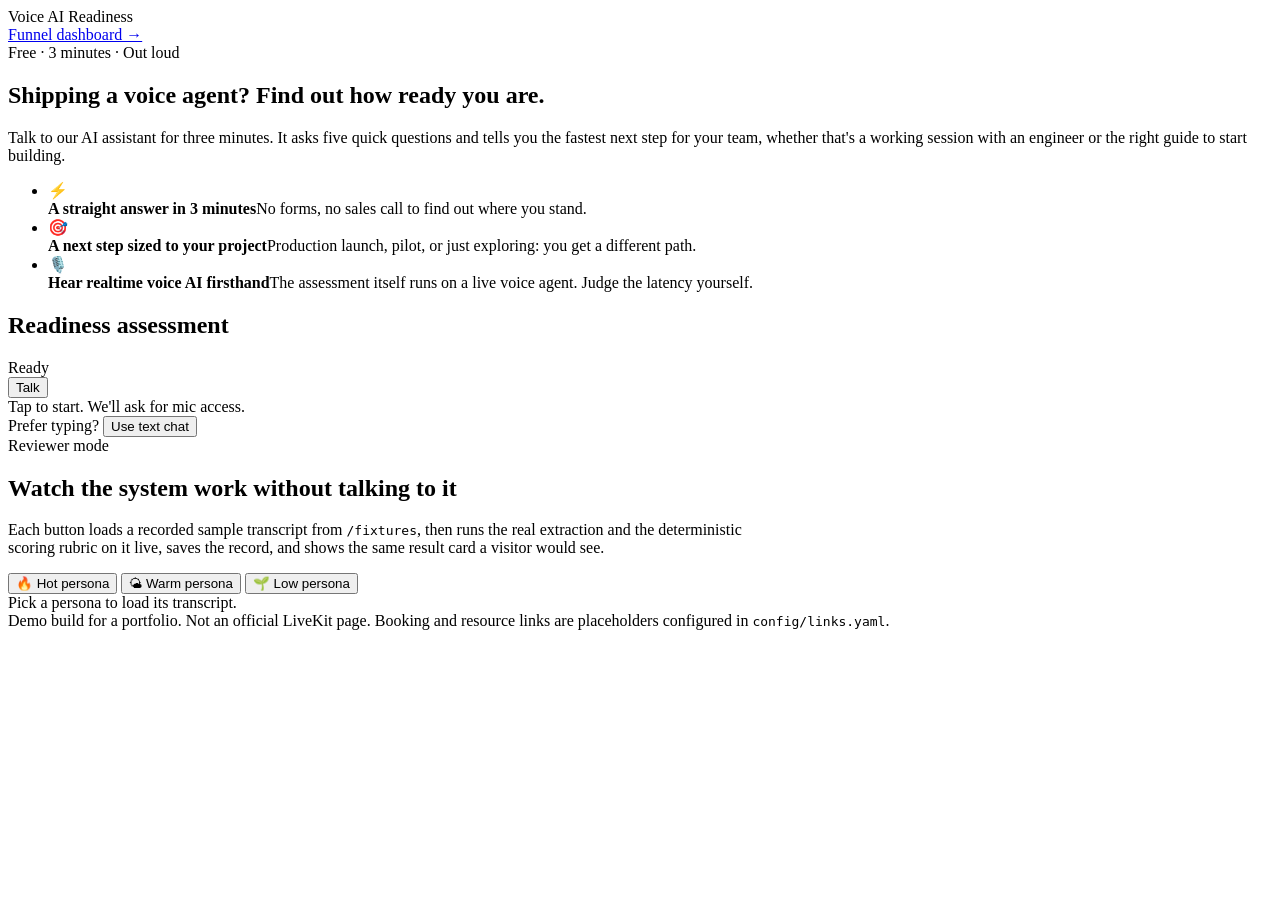
==== web/static/index.html @ 8478b157 "Voice Lead Qualifier: LiveKit voice SDR with scoring, routing, attribution LiveKit Agents worker qua" ====
<!doctype html>
<html lang="en">
<head>
  <meta charset="utf-8">
  <meta name="viewport" content="width=device-width, initial-scale=1">
  <title>Voice AI Readiness Assessment</title>
  <link rel="stylesheet" href="/static/styles.css">
</head>
<body>
  <div class="wrap">
    <nav class="nav">
      <div class="brand"><span class="brand-mark"></span>Voice AI Readiness</div>
      <a href="/dashboard">Funnel dashboard →</a>
    </nav>

    <section class="hero">
      <div>
        <div class="eyebrow">Free · 3 minutes · Out loud</div>
        <h1>Shipping a voice agent? Find out how ready you are.</h1>
        <p class="lede">Talk to our AI assistant for three minutes. It asks five quick questions and tells you the fastest next step for your team, whether that's a working session with an engineer or the right guide to start building.</p>
        <ul class="bullets">
          <li><span class="ic">⚡</span><div><b>A straight answer in 3 minutes</b><span>No forms, no sales call to find out where you stand.</span></div></li>
          <li><span class="ic">🎯</span><div><b>A next step sized to your project</b><span>Production launch, pilot, or just exploring: you get a different path.</span></div></li>
          <li><span class="ic">🎙️</span><div><b>Hear realtime voice AI firsthand</b><span>The assessment itself runs on a live voice agent. Judge the latency yourself.</span></div></li>
        </ul>
        <span class="chip" id="utm-chip"></span>
      </div>

      <div class="card widget" id="widget">
        <div class="widget-head">
          <h2>Readiness assessment</h2>
          <span class="status"><span class="dot" id="dot"></span><span id="status-text">Ready</span></span>
        </div>

        <div id="view-idle" class="idle">
          <button class="orb" id="talk-btn">Talk</button>
          <div class="small">Tap to start. We'll ask for mic access.</div>
          <div id="voice-note" class="note" hidden>
            <b>Voice not configured.</b> LiveKit keys are missing from <code>.env</code>, so the live voice agent is off. The text chat and reviewer mode below still run the full scoring and routing.
          </div>
          <div class="small">Prefer typing? <button class="linkbtn" id="text-btn">Use text chat</button></div>
        </div>

        <div id="view-live" hidden style="flex:1;display:flex;flex-direction:column">
          <div class="transcript" id="transcript" aria-live="polite"></div>
          <form class="chat-form" id="chat-form" hidden>
            <input id="chat-input" autocomplete="off" placeholder="Type your answer…" aria-label="Your answer">
            <button class="btn primary" type="submit">Send</button>
          </form>
          <div class="controls" id="voice-controls" hidden>
            <button class="btn" id="mute-btn">Mute</button>
            <button class="btn danger" id="end-btn">End call</button>
          </div>
        </div>

        <div id="view-result" hidden></div>
      </div>
    </section>

    <section class="section" id="reviewer">
      <div class="eyebrow">Reviewer mode</div>
      <h2>Watch the system work without talking to it</h2>
      <p class="small" style="max-width:46em">Each button loads a recorded sample transcript from <code>/fixtures</code>, then runs the real extraction and the deterministic scoring rubric on it live, saves the record, and shows the same result card a visitor would see.</p>
      <div class="persona-btns">
        <button class="btn" data-persona="hot">🔥 Hot persona</button>
        <button class="btn" data-persona="warm">🌤 Warm persona</button>
        <button class="btn" data-persona="low">🌱 Low persona</button>
      </div>
      <div class="reviewer-grid">
        <div id="sample-transcript"><div class="empty">Pick a persona to load its transcript.</div></div>
        <div id="sample-result"></div>
      </div>
    </section>

    <footer>Demo build for a portfolio. Not an official LiveKit page. Booking and resource links are placeholders configured in <code>config/links.yaml</code>.</footer>
  </div>

  <script src="/static/vendor/livekit-client.umd.js"></script>
  <script src="/static/result.js"></script>
  <script src="/static/app.js"></script>
</body>
</html>
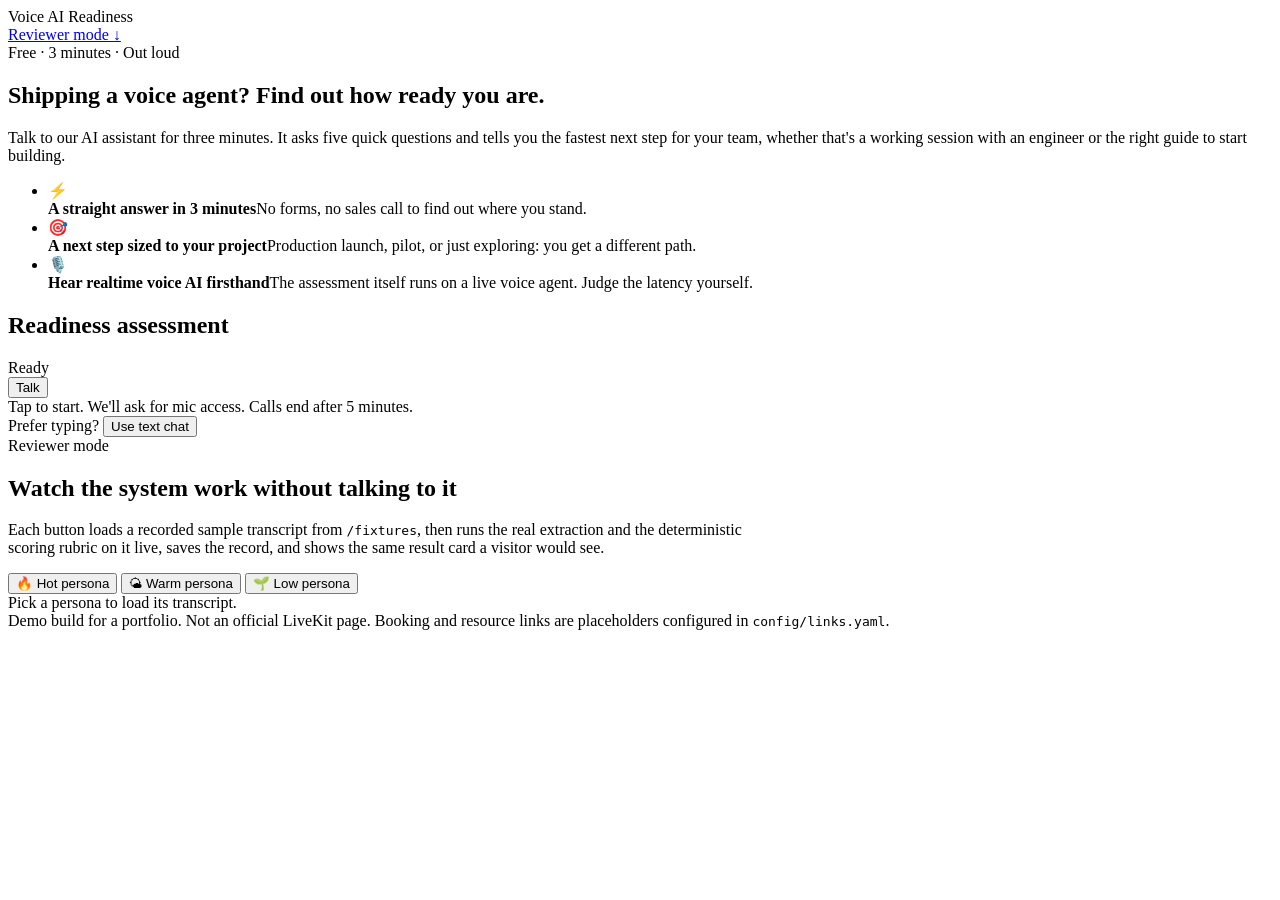
==== commit db05657c: "Add Fly.io deploy, cost guardrails, and token-protected dashboard - Dockerfile + fly.toml + start.sh" ====
--- a/web/static/index.html
+++ b/web/static/index.html
@@ -10,7 +10,7 @@
   <div class="wrap">
     <nav class="nav">
       <div class="brand"><span class="brand-mark"></span>Voice AI Readiness</div>
-      <a href="/dashboard">Funnel dashboard →</a>
+      <a href="#reviewer">Reviewer mode ↓</a>
     </nav>
 
     <section class="hero">
@@ -34,10 +34,11 @@
 
         <div id="view-idle" class="idle">
           <button class="orb" id="talk-btn">Talk</button>
-          <div class="small">Tap to start. We'll ask for mic access.</div>
+          <div class="small">Tap to start. We'll ask for mic access. Calls end after <span id="max-min">5</span> minutes.</div>
           <div id="voice-note" class="note" hidden>
             <b>Voice not configured.</b> LiveKit keys are missing from <code>.env</code>, so the live voice agent is off. The text chat and reviewer mode below still run the full scoring and routing.
           </div>
+          <div id="limit-note" class="note" hidden></div>
           <div class="small">Prefer typing? <button class="linkbtn" id="text-btn">Use text chat</button></div>
         </div>
 
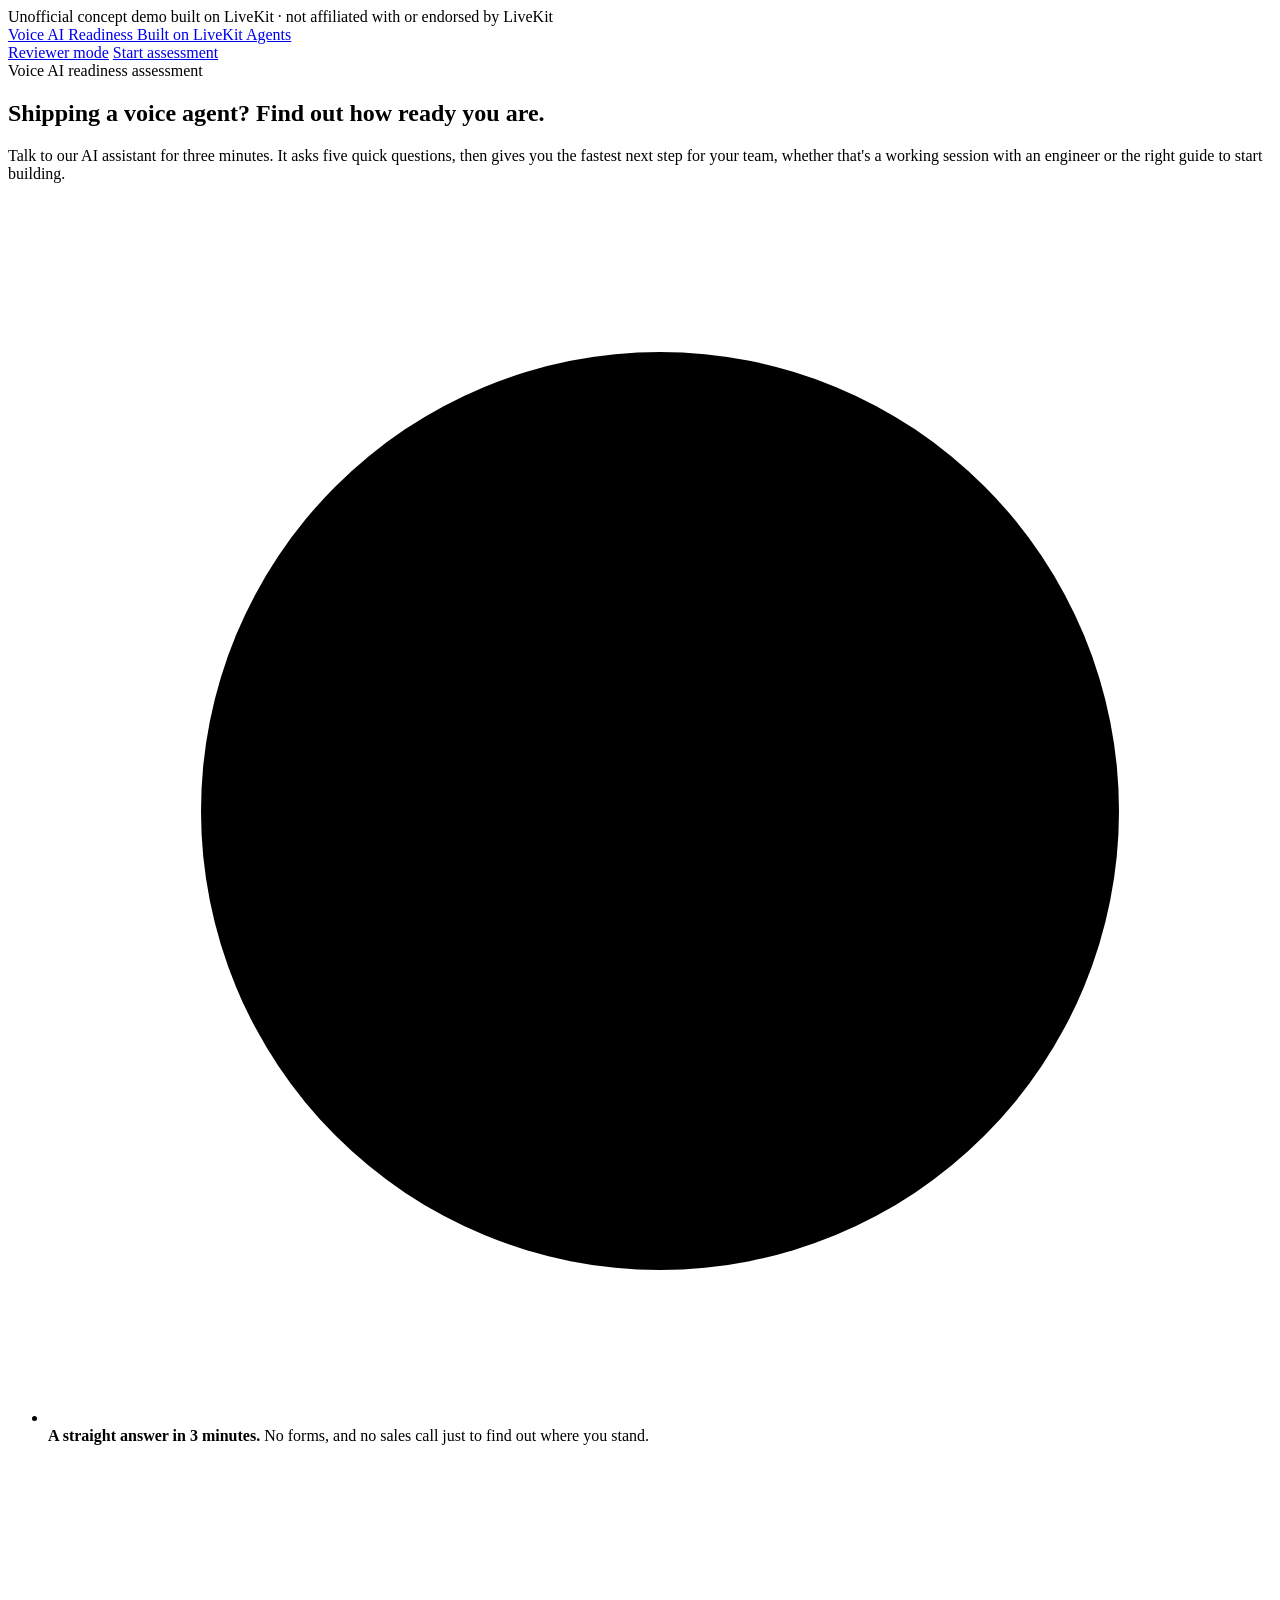
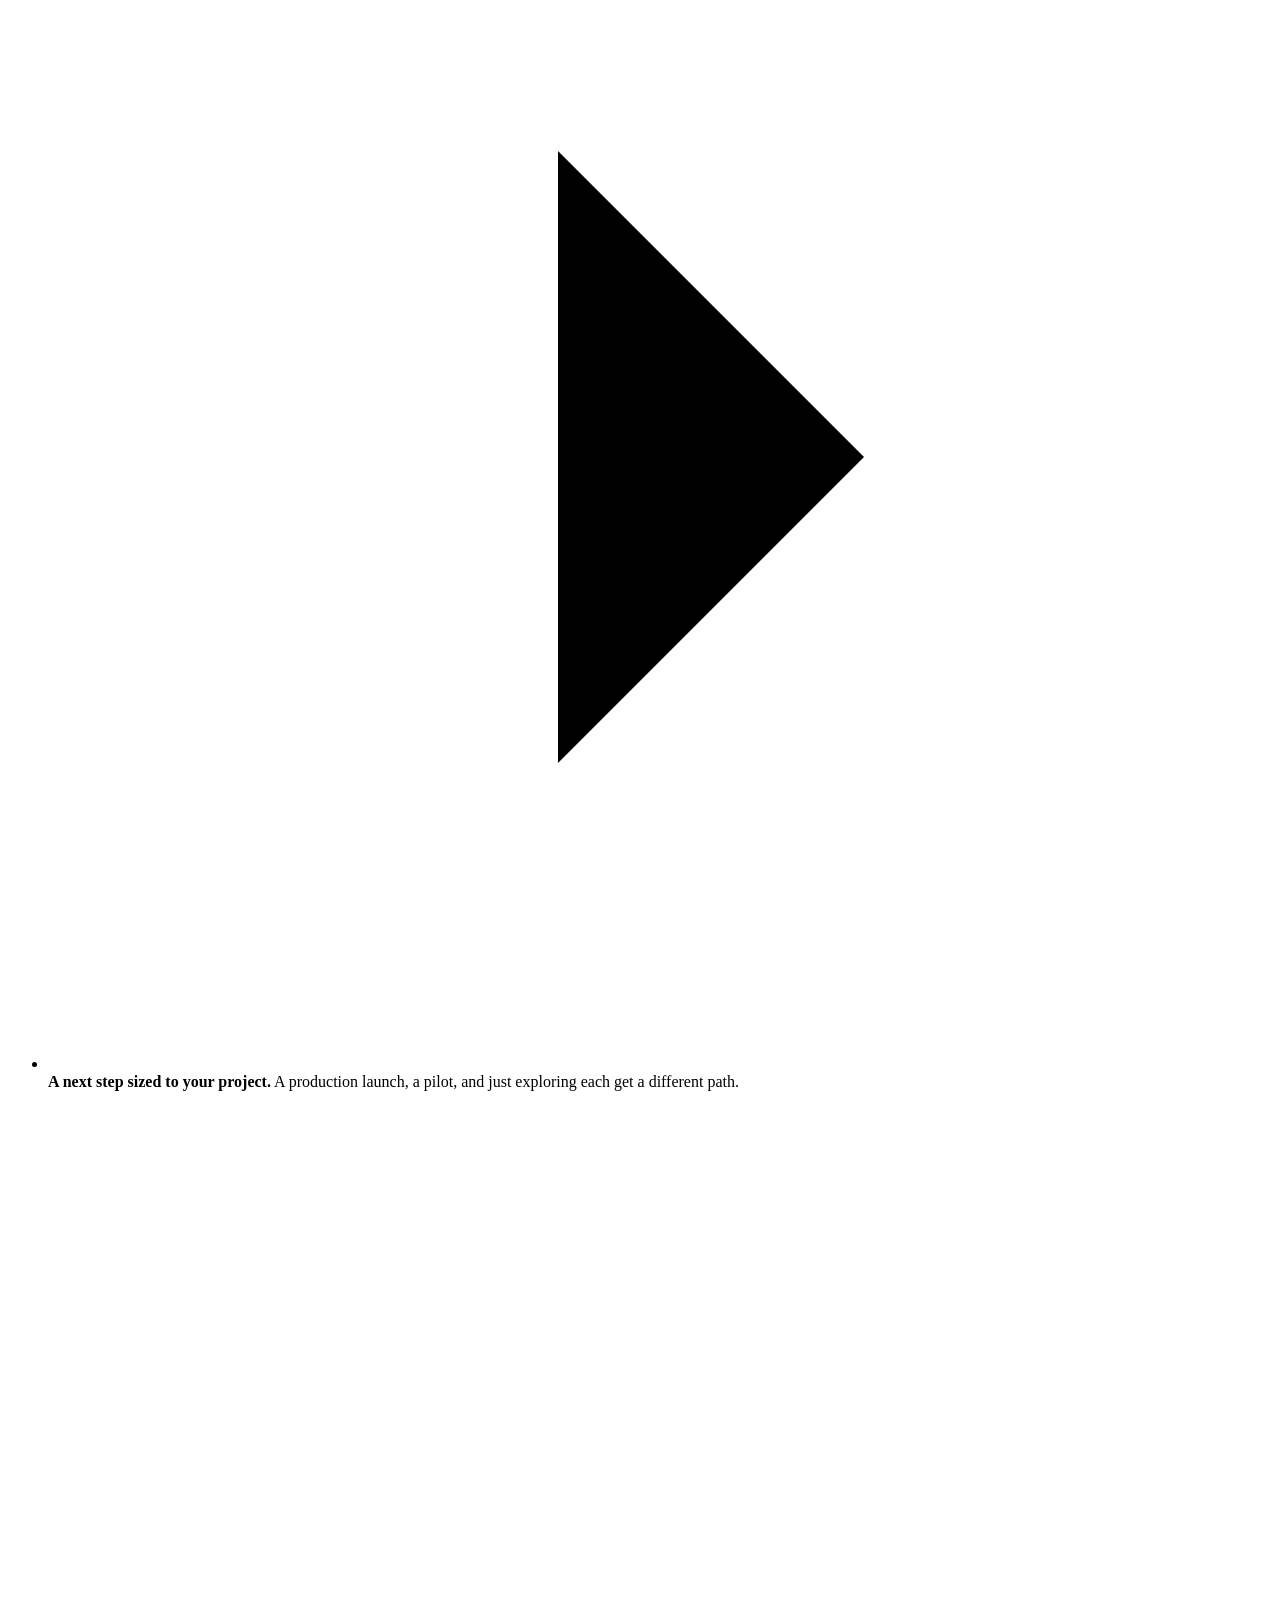
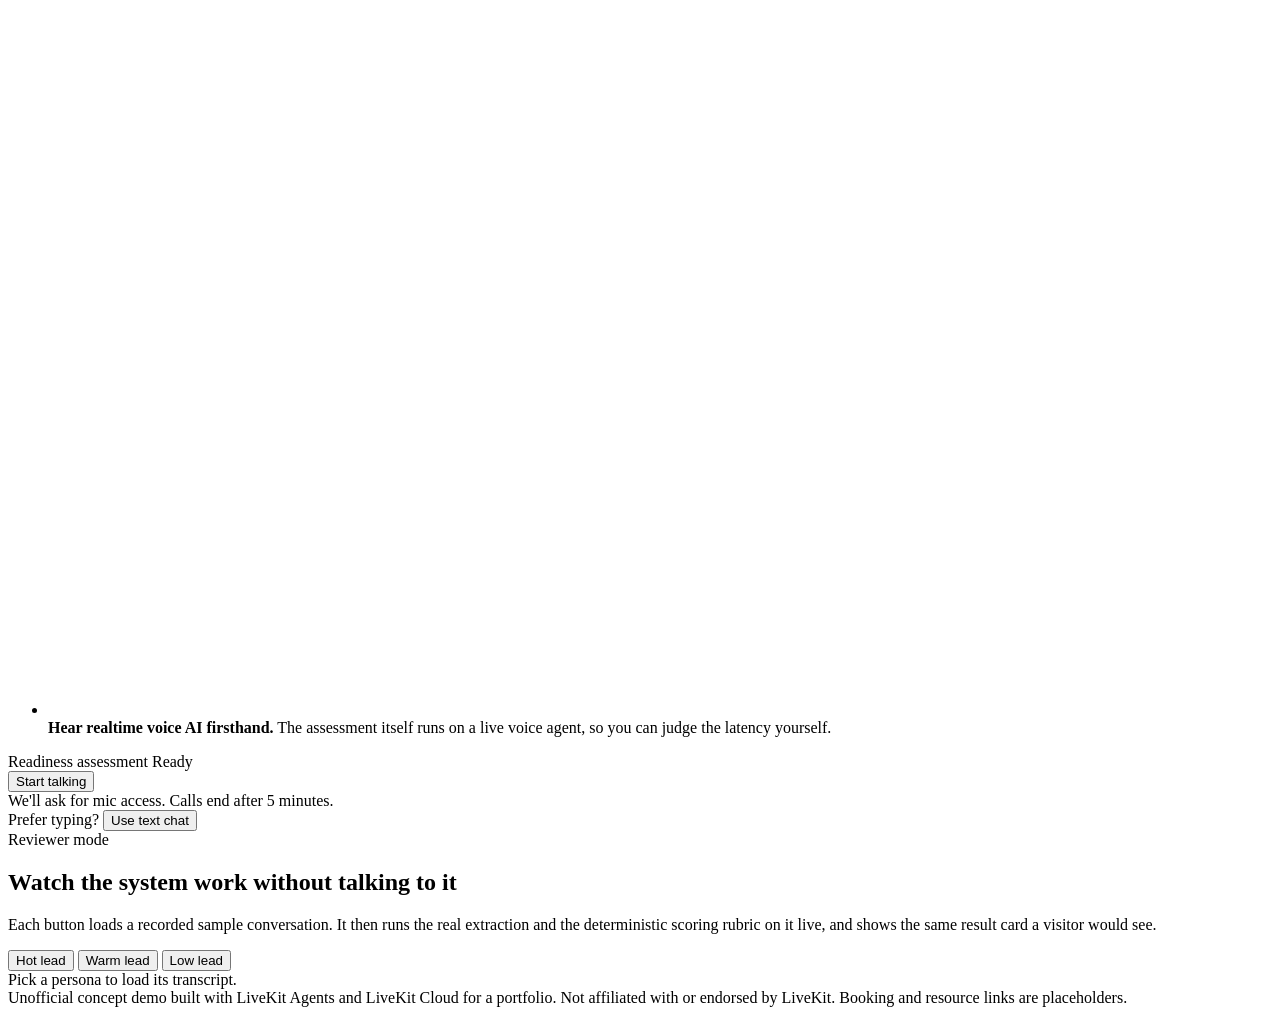
==== commit e9dccc13: "Free deploy (LiveKit Cloud + Render + Turso) and livekit.com-style UI - Storage: Turso HTTP backend " ====
--- a/web/static/index.html
+++ b/web/static/index.html
@@ -4,45 +4,55 @@
   <meta charset="utf-8">
   <meta name="viewport" content="width=device-width, initial-scale=1">
   <title>Voice AI Readiness Assessment</title>
+  <meta name="description" content="A three-minute voice assessment for teams shipping a voice AI agent. Unofficial concept demo built on LiveKit.">
+  <link rel="preconnect" href="https://fonts.googleapis.com">
+  <link rel="preconnect" href="https://fonts.gstatic.com" crossorigin>
+  <link rel="stylesheet" href="https://fonts.googleapis.com/css2?family=JetBrains+Mono:wght@400;500;600&family=Public+Sans:wght@300;400;500;600&display=swap">
   <link rel="stylesheet" href="/static/styles.css">
 </head>
 <body>
+  <div class="announce">Unofficial concept demo built on LiveKit <span>· not affiliated with or endorsed by LiveKit</span></div>
   <div class="wrap">
     <nav class="nav">
-      <div class="brand"><span class="brand-mark"></span>Voice AI Readiness</div>
-      <a href="#reviewer">Reviewer mode ↓</a>
+      <a class="brand" href="/"><span class="brand-mark"><i></i></span>Voice AI Readiness <span class="tag">Built on LiveKit Agents</span></a>
+      <div class="nav-actions">
+        <a class="btn ghost" href="#reviewer">Reviewer mode</a>
+        <a class="btn primary" href="#widget">Start assessment</a>
+      </div>
     </nav>
 
     <section class="hero">
       <div>
-        <div class="eyebrow">Free · 3 minutes · Out loud</div>
-        <h1>Shipping a voice agent? Find out how ready you are.</h1>
-        <p class="lede">Talk to our AI assistant for three minutes. It asks five quick questions and tells you the fastest next step for your team, whether that's a working session with an engineer or the right guide to start building.</p>
-        <ul class="bullets">
-          <li><span class="ic">⚡</span><div><b>A straight answer in 3 minutes</b><span>No forms, no sales call to find out where you stand.</span></div></li>
-          <li><span class="ic">🎯</span><div><b>A next step sized to your project</b><span>Production launch, pilot, or just exploring: you get a different path.</span></div></li>
-          <li><span class="ic">🎙️</span><div><b>Hear realtime voice AI firsthand</b><span>The assessment itself runs on a live voice agent. Judge the latency yourself.</span></div></li>
+        <div class="eyebrow">Voice AI readiness assessment</div>
+        <h1>Shipping a <span class="hl">voice agent</span>? Find out how ready you are.</h1>
+        <p class="lede">Talk to our AI assistant for three minutes. It asks five quick questions, then gives you the fastest next step for your team, whether that's a working session with an engineer or the right guide to start building.</p>
+        <ul class="features">
+          <li><svg viewBox="0 0 24 24"><circle cx="12" cy="12" r="9"/><path d="M12 7v5l3 2"/></svg><div><b>A straight answer in 3 minutes.</b> No forms, and no sales call just to find out where you stand.</div></li>
+          <li><svg viewBox="0 0 24 24"><path d="M4 12h10M10 6l6 6-6 6M20 5v14"/></svg><div><b>A next step sized to your project.</b> A production launch, a pilot, and just exploring each get a different path.</div></li>
+          <li><svg viewBox="0 0 24 24"><path d="M3 12h2M7 8v8M11 5v14M15 9v6M19 7v10M21 12h0"/></svg><div><b>Hear realtime voice AI firsthand.</b> The assessment itself runs on a live voice agent, so you can judge the latency yourself.</div></li>
         </ul>
         <span class="chip" id="utm-chip"></span>
       </div>
 
-      <div class="card widget" id="widget">
+      <div class="card widget" id="widget" data-state="idle">
         <div class="widget-head">
-          <h2>Readiness assessment</h2>
+          <span class="eyebrow">Readiness assessment</span>
           <span class="status"><span class="dot" id="dot"></span><span id="status-text">Ready</span></span>
         </div>
 
         <div id="view-idle" class="idle">
-          <button class="orb" id="talk-btn">Talk</button>
-          <div class="small">Tap to start. We'll ask for mic access. Calls end after <span id="max-min">5</span> minutes.</div>
+          <div class="viz" aria-hidden="true"><i></i><i></i><i></i><i></i><i></i></div>
+          <button class="btn primary lg" id="talk-btn">Start talking</button>
+          <div class="small">We'll ask for mic access. Calls end after <span id="max-min">5</span> minutes.</div>
           <div id="voice-note" class="note" hidden>
-            <b>Voice not configured.</b> LiveKit keys are missing from <code>.env</code>, so the live voice agent is off. The text chat and reviewer mode below still run the full scoring and routing.
+            <b>Voice isn't configured.</b> LiveKit keys are missing, so the live voice agent is off. Text chat and reviewer mode still run the full scoring and routing.
           </div>
           <div id="limit-note" class="note" hidden></div>
           <div class="small">Prefer typing? <button class="linkbtn" id="text-btn">Use text chat</button></div>
         </div>
 
         <div id="view-live" hidden style="flex:1;display:flex;flex-direction:column">
+          <div class="viz sm" id="live-viz" aria-hidden="true"><i></i><i></i><i></i><i></i><i></i></div>
           <div class="transcript" id="transcript" aria-live="polite"></div>
           <form class="chat-form" id="chat-form" hidden>
             <input id="chat-input" autocomplete="off" placeholder="Type your answer…" aria-label="Your answer">
@@ -61,11 +71,11 @@
     <section class="section" id="reviewer">
       <div class="eyebrow">Reviewer mode</div>
       <h2>Watch the system work without talking to it</h2>
-      <p class="small" style="max-width:46em">Each button loads a recorded sample transcript from <code>/fixtures</code>, then runs the real extraction and the deterministic scoring rubric on it live, saves the record, and shows the same result card a visitor would see.</p>
+      <p class="lede" style="font-size:16px">Each button loads a recorded sample conversation. It then runs the real extraction and the deterministic scoring rubric on it live, and shows the same result card a visitor would see.</p>
       <div class="persona-btns">
-        <button class="btn" data-persona="hot">🔥 Hot persona</button>
-        <button class="btn" data-persona="warm">🌤 Warm persona</button>
-        <button class="btn" data-persona="low">🌱 Low persona</button>
+        <button class="btn" data-persona="hot" style="--c:var(--hot)">Hot lead</button>
+        <button class="btn" data-persona="warm" style="--c:var(--warm)">Warm lead</button>
+        <button class="btn" data-persona="low" style="--c:var(--low)">Low lead</button>
       </div>
       <div class="reviewer-grid">
         <div id="sample-transcript"><div class="empty">Pick a persona to load its transcript.</div></div>
@@ -73,7 +83,10 @@
       </div>
     </section>
 
-    <footer>Demo build for a portfolio. Not an official LiveKit page. Booking and resource links are placeholders configured in <code>config/links.yaml</code>.</footer>
+    <footer>
+      <span>Unofficial concept demo built with LiveKit Agents and LiveKit Cloud for a portfolio. Not affiliated with or endorsed by LiveKit.</span>
+      <span>Booking and resource links are placeholders.</span>
+    </footer>
   </div>
 
   <script src="/static/vendor/livekit-client.umd.js"></script>
